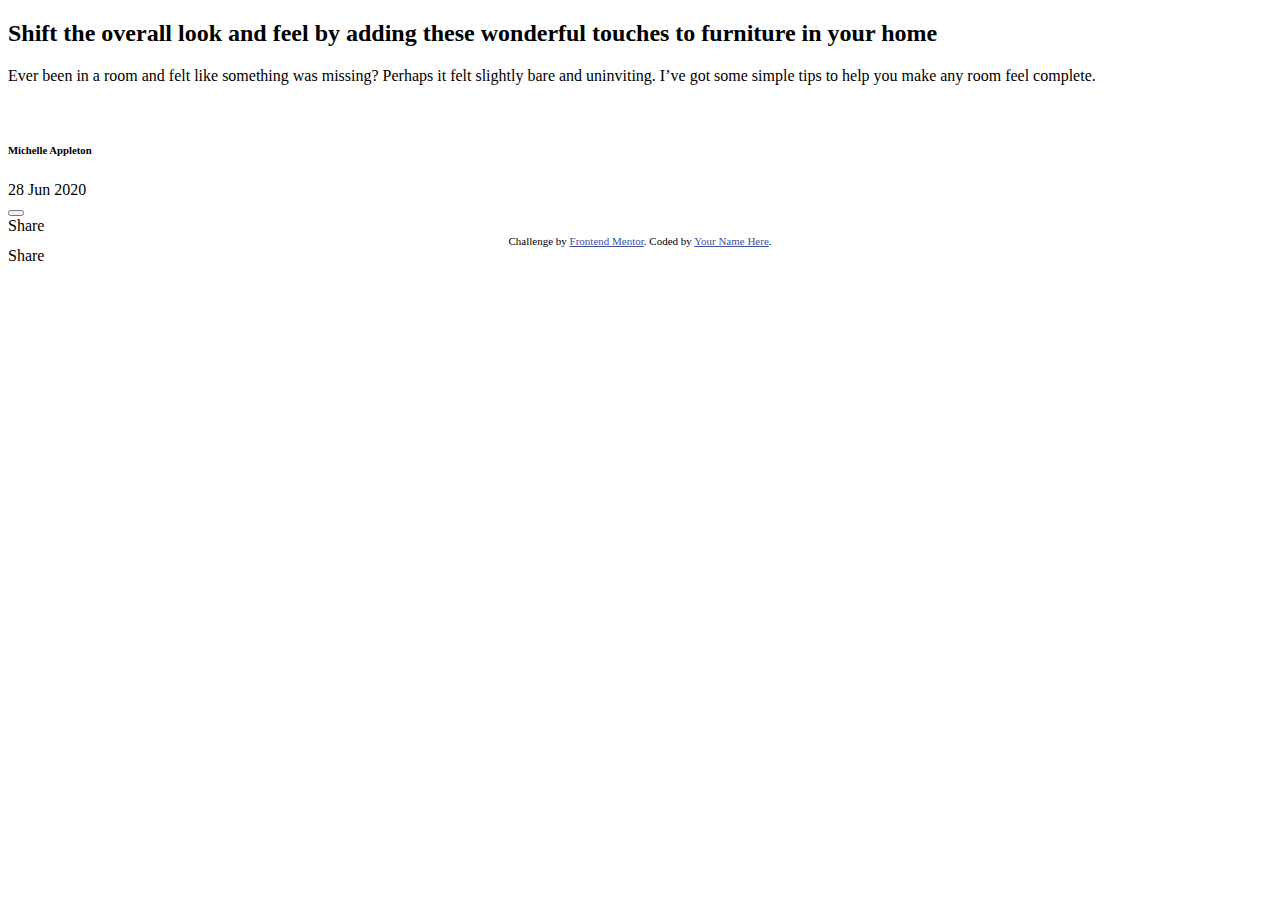
==== dev/index.html @ daea91c8 "Se termino el html index" ====
<!DOCTYPE html>
<html lang="en">
<head>
  <meta charset="UTF-8">
  <meta name="viewport" content="width=device-width, initial-scale=1.0"> <!-- displays site properly based on user's device -->

  <link rel="icon" type="image/png" sizes="32x32" href="./images/favicon-32x32.png">
  
  <title>Frontend Mentor | Article preview component</title>

  <!-- Feel free to remove these styles or customise in your own stylesheet 👍 -->
  <style>
    .attribution { font-size: 11px; text-align: center; }
    .attribution a { color: hsl(228, 45%, 44%); }
  </style>
</head>
<body>

  <main>
    <section class="furniture">
      <article class="master-card">
        <div class="image"></div>
        <div class="master-card__body">
          <h2 class="master-card__title">
            Shift the overall look and feel by adding these wonderful 
            touches to furniture in your home
          </h2>
          <p class="master-card__content">
            Ever been in a room and felt like something was missing? Perhaps 
            it felt slightly bare and uninviting. I’ve got some simple tips 
            to help you make any room feel complete.          
          </p>
          <div class="master-card__share-conteiner">
            <img class="profile__img" src="" alt="">
            <div class="profile__details">
              <h6 class="profile__details--name">
                Michelle Appleton
              </h6>
              <span class="profile__details--date">
                28 Jun 2020
              </span>
            </div>
            <button class="master-card__button--share"></button>
            <article class="share__menu">
              Share <span class="fb"></span><span class="twitter"></span><span class="pinterest"></span>
            </article>
          </div>
        </div>
      </article>
      <div class="attribution">
        Challenge by <a href="https://www.frontendmentor.io?ref=challenge" target="_blank">Frontend Mentor</a>. 
        Coded by <a href="#">Your Name Here</a>.
      </div>
    </section>
  </main>

 

 
  

  Share
</body>
</html>
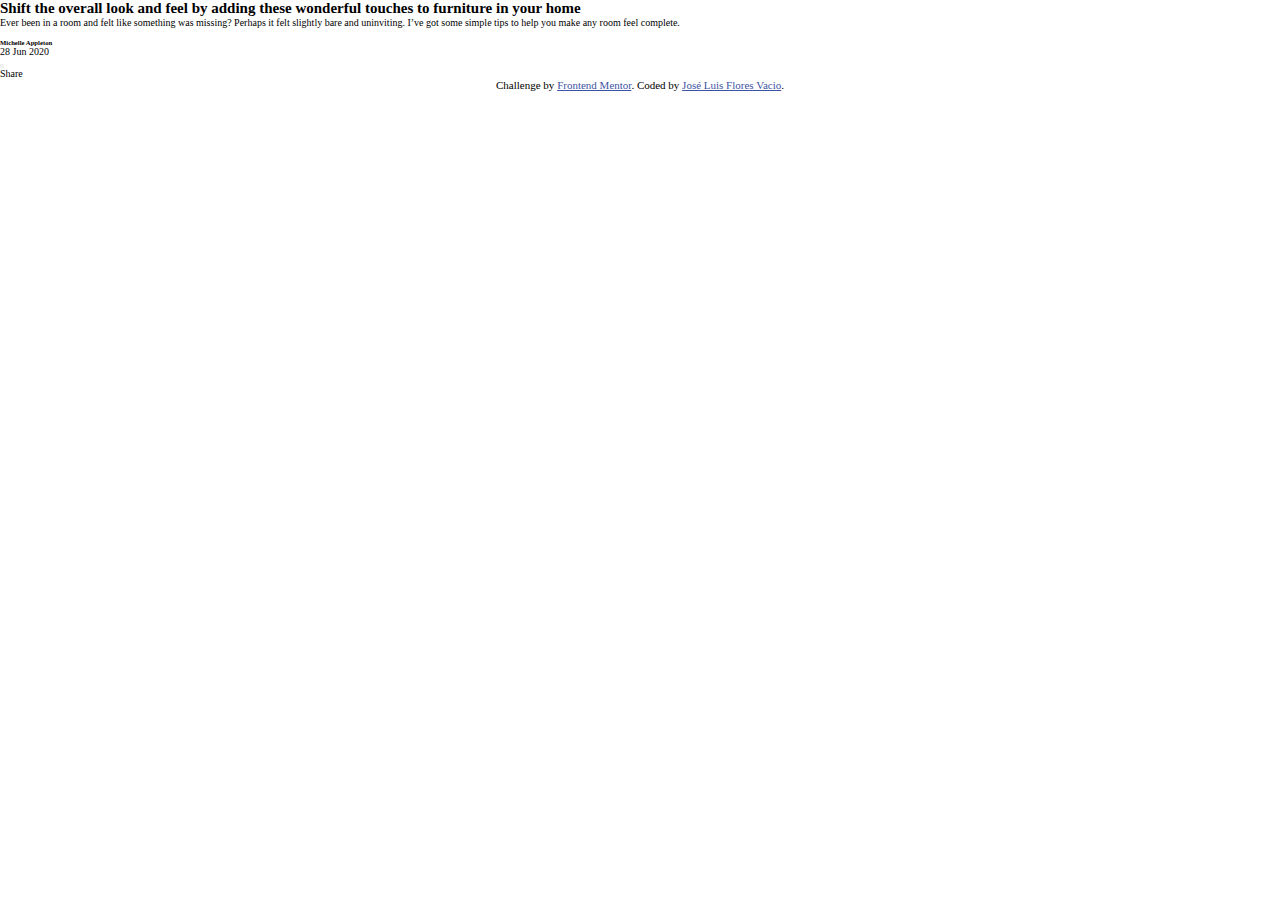
==== commit 83b27517: "Agregando estilos base" ====
--- a/dev/index.html
+++ b/dev/index.html
@@ -7,6 +7,10 @@
   <link rel="icon" type="image/png" sizes="32x32" href="./images/favicon-32x32.png">
   
   <title>Frontend Mentor | Article preview component</title>
+  <link rel="preconnect" href="https://fonts.googleapis.com">
+  <link rel="preconnect" href="https://fonts.gstatic.com" crossorigin>
+  <link href="https://fonts.googleapis.com/css2?family=Manrope:wght@500;700&display=swap" rel="stylesheet">
+  <link rel="stylesheet" href="./css/style.css">
 
   <!-- Feel free to remove these styles or customise in your own stylesheet 👍 -->
   <style>
@@ -49,16 +53,9 @@
       </article>
       <div class="attribution">
         Challenge by <a href="https://www.frontendmentor.io?ref=challenge" target="_blank">Frontend Mentor</a>. 
-        Coded by <a href="#">Your Name Here</a>.
+        Coded by <a href="#">José Luis Flores Vacio</a>.
       </div>
     </section>
   </main>
-
- 
-
- 
-  
-
-  Share
 </body>
 </html>--- a/dev/css/style.css
+++ b/dev/css/style.css
@@ -0,0 +1,26 @@
+* {
+    box-sizing: border-box;
+    margin: 0;
+    padding: 0;
+}
+
+html {
+    font-size: 62.5%;
+    font-family: 'Manrope' sans-serif;
+}
+
+main {
+    position: relative;
+    min-height: 100vh; 
+}
+
+.furniture {
+    position: absolute;
+    top: 0;
+    right: 0;
+    bottom: 0;
+    left: 0;
+    min-height: 500px;
+    min-width: 320px;
+    margin: auto auto;
+}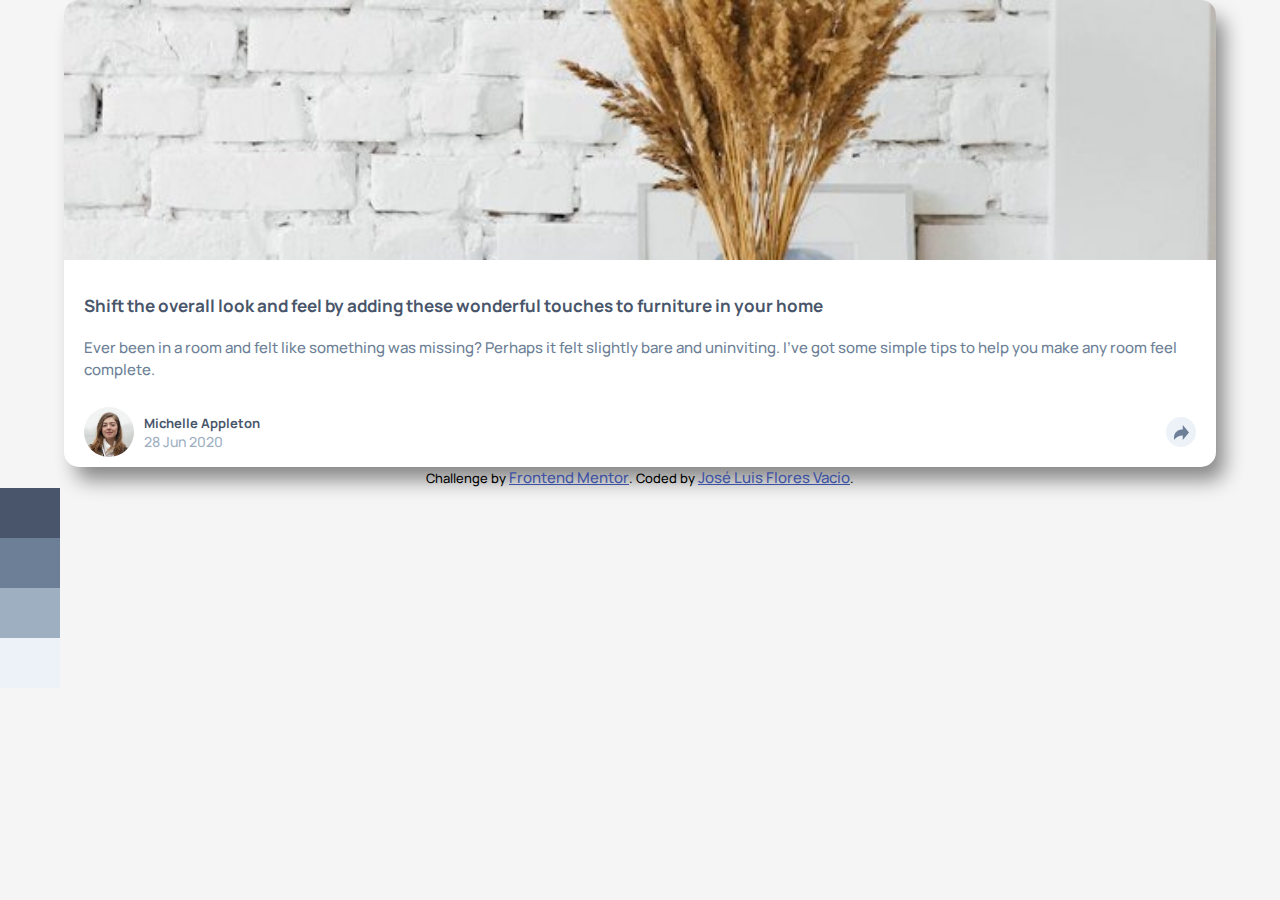
==== commit 464f517e: "Se termino la card en version movil pero aun no tiene funcionalidad de share" ====
--- a/dev/index.html
+++ b/dev/index.html
@@ -6,16 +6,15 @@
 
   <link rel="icon" type="image/png" sizes="32x32" href="./images/favicon-32x32.png">
   
-  <title>Frontend Mentor | Article preview component</title>
+  <title>José Luis Flores Vacio | Article preview component</title>
   <link rel="preconnect" href="https://fonts.googleapis.com">
   <link rel="preconnect" href="https://fonts.gstatic.com" crossorigin>
   <link href="https://fonts.googleapis.com/css2?family=Manrope:wght@500;700&display=swap" rel="stylesheet">
   <link rel="stylesheet" href="./css/style.css">
 
-  <!-- Feel free to remove these styles or customise in your own stylesheet 👍 -->
   <style>
-    .attribution { font-size: 11px; text-align: center; }
-    .attribution a { color: hsl(228, 45%, 44%); }
+    .attribution { font-size: 13px; text-align: center; }
+    .attribution a { font-size: 15px; color: hsl(228, 45%, 44%); }
   </style>
 </head>
 <body>
@@ -35,7 +34,7 @@
             to help you make any room feel complete.          
           </p>
           <div class="master-card__share-conteiner">
-            <img class="profile__img" src="" alt="">
+            <img class="profile__img" src="./images/avatar-michelle.jpg" alt="profile image">
             <div class="profile__details">
               <h6 class="profile__details--name">
                 Michelle Appleton
@@ -55,6 +54,11 @@
         Challenge by <a href="https://www.frontendmentor.io?ref=challenge" target="_blank">Frontend Mentor</a>. 
         Coded by <a href="#">José Luis Flores Vacio</a>.
       </div>
+
+      <div class="caja uno"></div>
+      <div class="caja dos"></div>
+      <div class="caja tres"></div>
+      <div class="caja cuatro"></div>
     </section>
   </main>
 </body>
--- a/dev/css/style.css
+++ b/dev/css/style.css
@@ -6,12 +6,14 @@
 
 html {
     font-size: 62.5%;
-    font-family: 'Manrope' sans-serif;
+    font-family: 'Manrope', sans-serif;
+    font-weight: 500;
 }
 
 main {
     position: relative;
     min-height: 100vh; 
+    background-color: whitesmoke;
 }
 
 .furniture {
@@ -23,4 +25,110 @@
     min-height: 500px;
     min-width: 320px;
     margin: auto auto;
+}
+
+.master-card {
+    display: flex;
+    flex-direction: column;
+    min-width: 320px;
+    width: 90%;
+    margin: 0 auto;
+    overflow: hidden;
+    background-color: white;
+    border-radius: 15px;
+    box-shadow: 10px 15px 20px -2px rgba(0,0,0,0.45);
+}
+
+.master-card .image {
+    display: block;
+    width: 100%;
+    min-height: 260px;
+    background-image: url('../images/drawers.jpg');
+    background-size: cover;
+}
+
+.master-card__body {
+    display: flex;
+    flex-direction: column;
+    padding: 34px 20px 10px;
+}
+
+.master-card__title {
+    font-family: 'Manrope' sans-serif;
+    font-size: 1.7rem;
+    font-weight: 700;
+    margin-bottom: 20px;
+    color: hsl(217, 19%, 35%);
+}
+
+.master-card__content {
+    font-size: 1.5rem;
+    line-height: 2.2rem;
+    margin-bottom: 26px;
+    color: hsl(214, 17%, 51%);
+}
+
+.master-card__share-conteiner {
+    display: flex;
+    align-items: center;
+}
+
+.master-card__share-conteiner .profile__img {
+    width: 50px;
+    height: 50px;
+    border-radius: 25px;
+}
+
+.profile__details {
+    margin-left: 10px;
+    font-size: 1.4rem;
+}
+
+.profile__details--name {
+    font-size: 1.3rem;
+    color:hsl(217, 19%, 35%);
+}
+
+.profile__details--date {
+    color: hsl(212, 23%, 69%);
+}
+
+
+.master-card__button--share {
+    width: 30px;
+    height: 30px;
+    margin-left: auto;
+    margin-right: 0;
+    background: url('../images/icon-share.svg'), hsl(210, 46%, 95%);
+    background-size: 15px 15px;
+    background-repeat: no-repeat;
+    background-position: center center;
+    border: none;
+    border-radius: 30px
+}
+
+.share__menu {
+    display: none;
+}
+
+.caja {
+    display: block;
+    width: 60px;
+    height: 50px
+}
+
+.uno {
+    background-color: hsl(217, 19%, 35%);
+}
+
+.dos {
+    background-color: hsl(214, 17%, 51%);
+}
+
+.tres {
+    background-color: hsl(212, 23%, 69%);
+}
+
+.cuatro {
+    background-color: hsl(210, 46%, 95%);
 }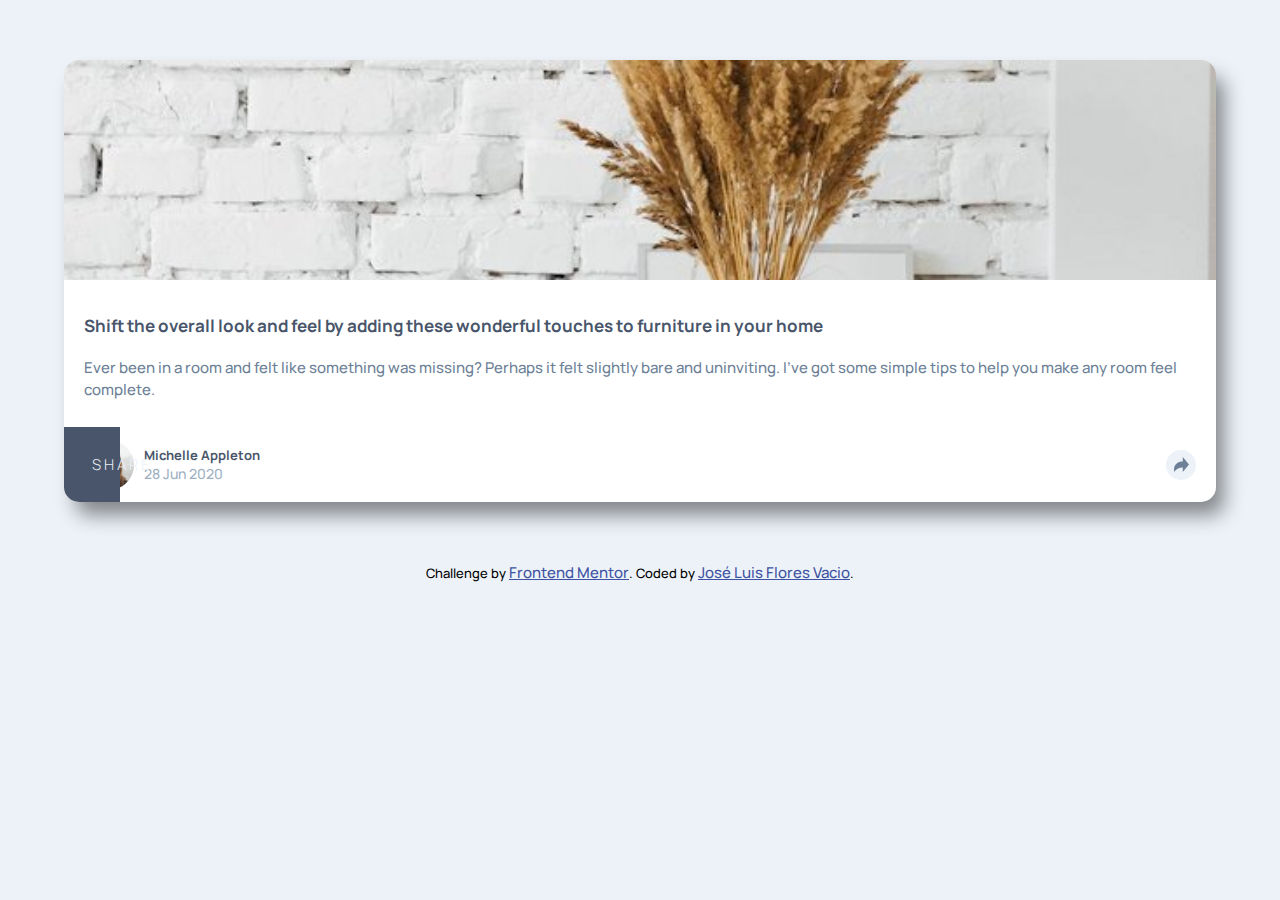
==== commit a094f4cf: "Se termino el menu que saldra cuando se presione el share" ====
--- a/dev/index.html
+++ b/dev/index.html
@@ -9,7 +9,7 @@
   <title>José Luis Flores Vacio | Article preview component</title>
   <link rel="preconnect" href="https://fonts.googleapis.com">
   <link rel="preconnect" href="https://fonts.gstatic.com" crossorigin>
-  <link href="https://fonts.googleapis.com/css2?family=Manrope:wght@500;700&display=swap" rel="stylesheet">
+  <link href="https://fonts.googleapis.com/css2?family=Manrope:wght@200;500;700&display=swap" rel="stylesheet">
   <link rel="stylesheet" href="./css/style.css">
 
   <style>
@@ -43,9 +43,12 @@
                 28 Jun 2020
               </span>
             </div>
-            <button class="master-card__button--share"></button>
+            <button class="button--share"></button>
             <article class="share__menu">
-              Share <span class="fb"></span><span class="twitter"></span><span class="pinterest"></span>
+              <span class="text">Share</span>
+              <span class="icon fb"></span>
+              <span class="icon twitter"></span>
+              <span class="icon pinterest"></span>
             </article>
           </div>
         </div>
--- a/dev/css/style.css
+++ b/dev/css/style.css
@@ -13,18 +13,13 @@
 main {
     position: relative;
     min-height: 100vh; 
-    background-color: whitesmoke;
+    padding-top: 60px;
+    background-color:hsl(210, 46%, 95%);
 }
 
 .furniture {
-    position: absolute;
-    top: 0;
-    right: 0;
-    bottom: 0;
-    left: 0;
     min-height: 500px;
     min-width: 320px;
-    margin: auto auto;
 }
 
 .master-card {
@@ -32,7 +27,7 @@
     flex-direction: column;
     min-width: 320px;
     width: 90%;
-    margin: 0 auto;
+    margin: 0px auto 60px;
     overflow: hidden;
     background-color: white;
     border-radius: 15px;
@@ -42,7 +37,7 @@
 .master-card .image {
     display: block;
     width: 100%;
-    min-height: 260px;
+    min-height: 220px;
     background-image: url('../images/drawers.jpg');
     background-size: cover;
 }
@@ -50,10 +45,11 @@
 .master-card__body {
     display: flex;
     flex-direction: column;
-    padding: 34px 20px 10px;
+    padding: 34px 0px 0px;
 }
 
 .master-card__title {
+    padding: 0px 20px;
     font-family: 'Manrope' sans-serif;
     font-size: 1.7rem;
     font-weight: 700;
@@ -62,6 +58,7 @@
 }
 
 .master-card__content {
+    padding: 0px 20px;
     font-size: 1.5rem;
     line-height: 2.2rem;
     margin-bottom: 26px;
@@ -69,11 +66,14 @@
 }
 
 .master-card__share-conteiner {
+    position: relative;
     display: flex;
+    height: 75px;
     align-items: center;
 }
 
 .master-card__share-conteiner .profile__img {
+    margin-left: 20px;
     width: 50px;
     height: 50px;
     border-radius: 25px;
@@ -94,11 +94,11 @@
 }
 
 
-.master-card__button--share {
+.button--share {
     width: 30px;
     height: 30px;
     margin-left: auto;
-    margin-right: 0;
+    margin-right: 20px;
     background: url('../images/icon-share.svg'), hsl(210, 46%, 95%);
     background-size: 15px 15px;
     background-repeat: no-repeat;
@@ -108,27 +108,49 @@
 }
 
 .share__menu {
-    display: none;
-}
-
-.caja {
-    display: block;
-    width: 60px;
-    height: 50px
-}
-
-.uno {
+    
+    position: absolute;
+    display: flex;
+    align-items: center;
+    gap: 18px;
+    width: 0px;
+    height: 100%;
+    padding-left: 28px;
+    padding-right: 28px;
     background-color: hsl(217, 19%, 35%);
 }
 
-.dos {
-    background-color: hsl(214, 17%, 51%);
+.share__menu .text {
+    font-size: 1.5rem;
+    font-weight: 300;
+    letter-spacing: 3px;
+    text-transform: uppercase;
+    color: hsl(210, 46%, 95%)
 }
 
-.tres {
-    background-color: hsl(212, 23%, 69%);
+.share__menu .icon {
+    width: 22px;
+    height: 22px;
+    background-size: contain;
+    background-repeat: no-repeat;
+    background-position: center center;
 }
 
-.cuatro {
-    background-color: hsl(210, 46%, 95%);
+.fb {
+    background-image: url('../images/icon-facebook.svg');
+}
+
+.twitter {
+    background-image: url('../images/icon-twitter.svg');
+}
+
+.pinterest {
+    background-image: url('../images/icon-pinterest.svg')
+}
+
+.share__menu .button--share {
+    height: 32px;
+    width: 32px;
+    margin-right: 0px;
+    margin-left: auto;
 }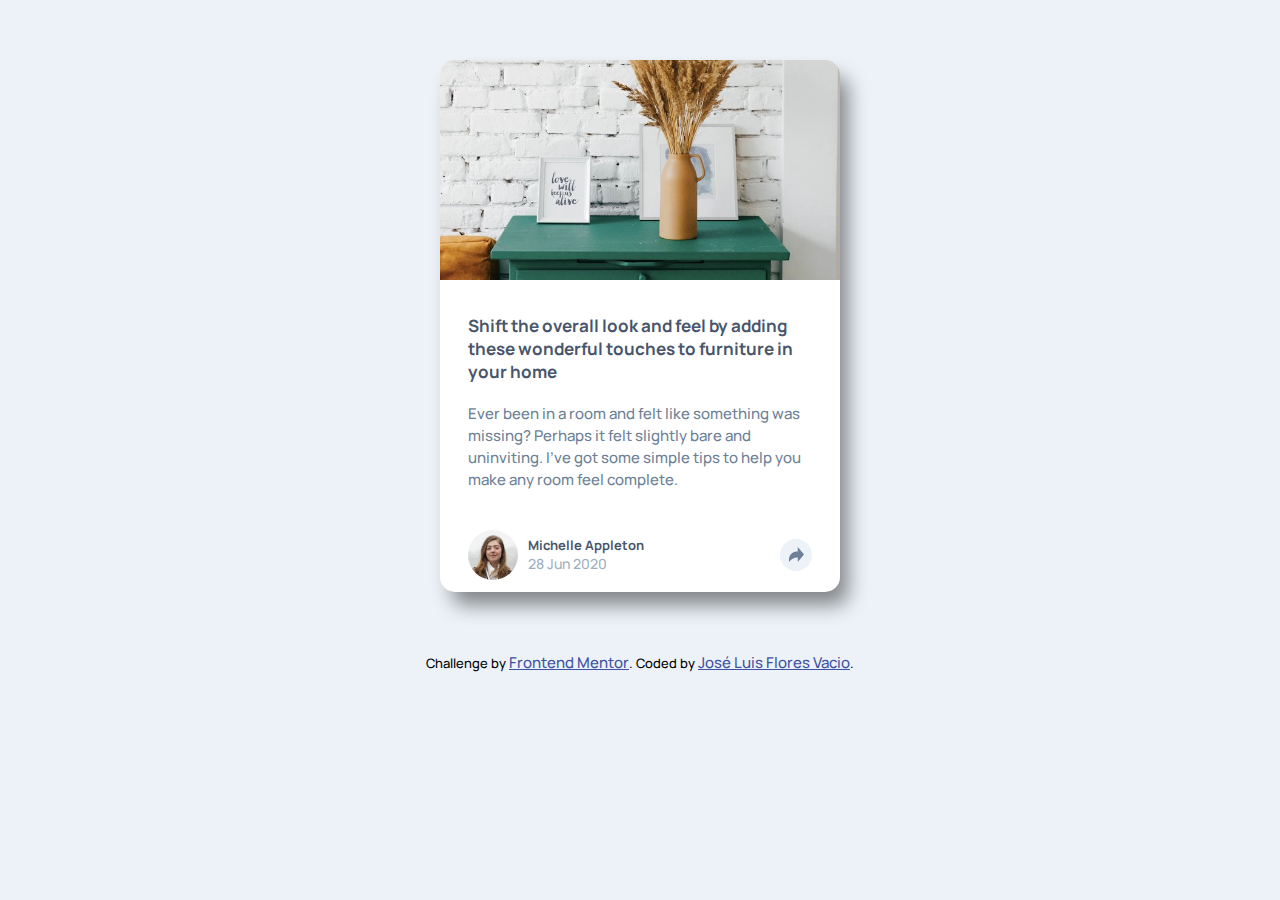
==== commit b824ce1d: "Dandole funcionalidad al share button que despliega y cierra el menude share dependiendo el caso" ====
--- a/dev/index.html
+++ b/dev/index.html
@@ -11,6 +11,7 @@
   <link rel="preconnect" href="https://fonts.gstatic.com" crossorigin>
   <link href="https://fonts.googleapis.com/css2?family=Manrope:wght@200;500;700&display=swap" rel="stylesheet">
   <link rel="stylesheet" href="./css/style.css">
+  <link rel="stylesheet" href="./css/desktop.css" media="screen and (min-width: 900px)">
 
   <style>
     .attribution { font-size: 13px; text-align: center; }
@@ -44,7 +45,7 @@
               </span>
             </div>
             <button class="button--share"></button>
-            <article class="share__menu">
+            <article class="share__menu--close">
               <span class="text">Share</span>
               <span class="icon fb"></span>
               <span class="icon twitter"></span>
@@ -57,12 +58,8 @@
         Challenge by <a href="https://www.frontendmentor.io?ref=challenge" target="_blank">Frontend Mentor</a>. 
         Coded by <a href="#">José Luis Flores Vacio</a>.
       </div>
-
-      <div class="caja uno"></div>
-      <div class="caja dos"></div>
-      <div class="caja tres"></div>
-      <div class="caja cuatro"></div>
     </section>
   </main>
+  <script src="./js/app.js"></script>
 </body>
 </html>--- a/dev/css/style.css
+++ b/dev/css/style.css
@@ -26,6 +26,7 @@
     display: flex;
     flex-direction: column;
     min-width: 320px;
+    max-width: 400px;
     width: 90%;
     margin: 0px auto 60px;
     overflow: hidden;
@@ -49,7 +50,7 @@
 }
 
 .master-card__title {
-    padding: 0px 20px;
+    padding: 0px 28px;
     font-family: 'Manrope' sans-serif;
     font-size: 1.7rem;
     font-weight: 700;
@@ -58,7 +59,7 @@
 }
 
 .master-card__content {
-    padding: 0px 20px;
+    padding: 0px 28px;
     font-size: 1.5rem;
     line-height: 2.2rem;
     margin-bottom: 26px;
@@ -73,7 +74,7 @@
 }
 
 .master-card__share-conteiner .profile__img {
-    margin-left: 20px;
+    margin-left: 28px;
     width: 50px;
     height: 50px;
     border-radius: 25px;
@@ -95,40 +96,60 @@
 
 
 .button--share {
-    width: 30px;
-    height: 30px;
+    position: relative;
+    width: 32px;
+    height: 32px;
     margin-left: auto;
-    margin-right: 20px;
+    margin-right: 28px;
     background: url('../images/icon-share.svg'), hsl(210, 46%, 95%);
     background-size: 15px 15px;
     background-repeat: no-repeat;
     background-position: center center;
     border: none;
-    border-radius: 30px
+    border-radius: 30px;
+    z-index: 10;
 }
 
-.share__menu {
-    
+.share__menu--close {
+    display: flex;
     position: absolute;
+    align-items: center;
+    width: 0px;
+    gap: 18px;
+    height: 100%;
+    padding-left: 0px;
+    padding-right: 0px;
+    overflow: hidden;
+    background-color: hsl(217, 19%, 35%); 
+    transition: 0.4s ease
+}
+
+.share__menu--open {
     display: flex;
+    position: absolute;
     align-items: center;
     gap: 18px;
-    width: 0px;
     height: 100%;
+    width: 100%;
     padding-left: 28px;
     padding-right: 28px;
-    background-color: hsl(217, 19%, 35%);
+    overflow: visible;
+    background-color: hsl(217, 19%, 35%); 
+    transition: 0.4s ease;
+    
 }
 
-.share__menu .text {
+.share__menu--open .text,
+.share__menu--close .text {
     font-size: 1.5rem;
     font-weight: 300;
-    letter-spacing: 3px;
+    letter-spacing: 4px;
     text-transform: uppercase;
     color: hsl(210, 46%, 95%)
 }
 
-.share__menu .icon {
+.share__menu--open .icon,
+.share__menu--close .icon {
     width: 22px;
     height: 22px;
     background-size: contain;
@@ -146,11 +167,4 @@
 
 .pinterest {
     background-image: url('../images/icon-pinterest.svg')
-}
-
-.share__menu .button--share {
-    height: 32px;
-    width: 32px;
-    margin-right: 0px;
-    margin-left: auto;
 }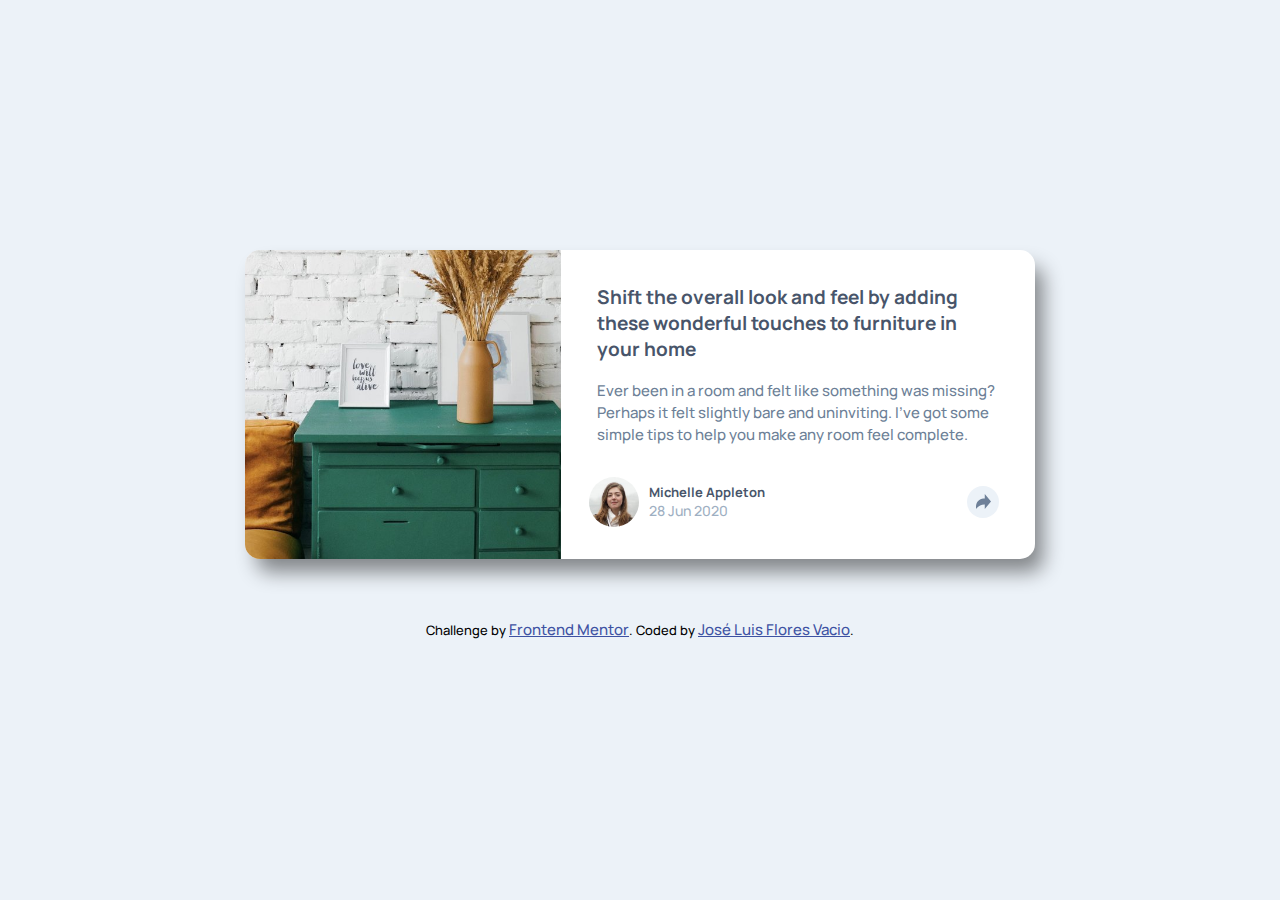
==== commit 2510580a: "Afinando algunos detalles para crear la primera version" ====
--- a/dev/index.html
+++ b/dev/index.html
@@ -44,7 +44,7 @@
                 28 Jun 2020
               </span>
             </div>
-            <button class="button--share"></button>
+            <button id="share-button" class="button--share"></button>
             <article class="share__menu--close">
               <span class="text">Share</span>
               <span class="icon fb"></span>
--- a/dev/css/style.css
+++ b/dev/css/style.css
@@ -116,17 +116,19 @@
     align-items: center;
     width: 0px;
     gap: 18px;
+    right: 0;
     height: 100%;
     padding-left: 0px;
     padding-right: 0px;
     overflow: hidden;
     background-color: hsl(217, 19%, 35%); 
-    transition: 0.4s ease
+    transition: 0.2s ease
 }
 
 .share__menu--open {
     display: flex;
     position: absolute;
+    right: 0;
     align-items: center;
     gap: 18px;
     height: 100%;
@@ -135,8 +137,7 @@
     padding-right: 28px;
     overflow: visible;
     background-color: hsl(217, 19%, 35%); 
-    transition: 0.4s ease;
-    
+    transition: 0.4s ease; 
 }
 
 .share__menu--open .text,
--- a/dev/css/desktop.css
+++ b/dev/css/desktop.css
@@ -0,0 +1,84 @@
+main { 
+    padding-top: 250px;
+}
+
+.master-card {
+    flex-direction: row;
+    max-width: 790px;
+    width: 100%;
+    margin: 0px auto 60px;
+    overflow: visible;
+}
+
+.master-card .image {
+    display: block;
+    width: 40%;
+    height: auto;
+    background-image: url('../images/drawers.jpg');
+    background-size: cover;
+    border-top-left-radius: 15px;
+    border-bottom-left-radius: 15px;
+}
+
+.master-card__body {
+    width: 60%;
+    padding-bottom: 20px
+}
+
+.master-card__title,
+.master-card__content {
+    padding: 0px 36px;
+    margin-bottom: 18px;
+}
+
+.master-card__title {
+    font-size: 1.9rem;
+}
+
+.share__menu--open {
+    padding-left: 36px;
+    padding-right: 36px;
+}
+
+.button--share {
+    margin-right: 36px
+}
+
+.share__menu--close {
+    top: calc(0% - 48px);
+    justify-content: center;
+    height: 0px;
+    width: 30px;
+    padding-left: 0px;
+    padding-right: 0px;
+    overflow: hidden;
+    background-color: hsl(217, 19%, 35%);
+    border-radius: 8px;
+    transition: 0s ease
+}
+
+.share__menu--open {
+    top: calc(0% - 48px);
+    left: calc(50% + 65px);
+    justify-content: center;
+    gap: 16px;
+    height: 52px;
+    width: 240px;
+    padding-left: 28px;
+    padding-right: 28px;
+    overflow: visible;
+    border-radius: 10px;
+}
+
+.share__menu--open::after,
+.share__menu--close::after {
+    position: absolute;
+    bottom: -14px;
+    left: calc(50% - 13px);
+    content: '';
+    display: block;
+    width: 26px;
+    height: 16px;
+    background-color: hsl(217, 19%, 35%);
+    clip-path: polygon(100% 0, 0 0, 50% 100%);
+}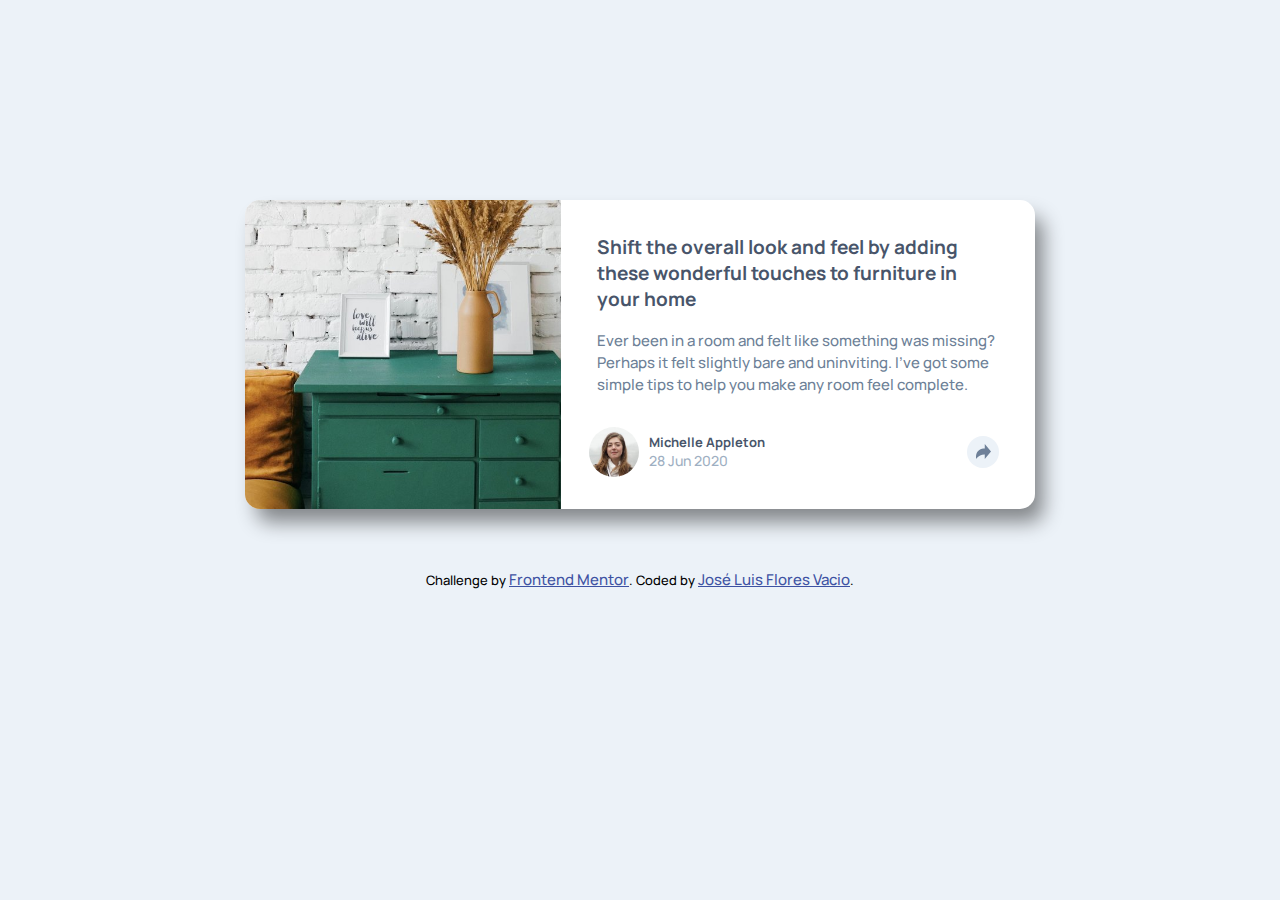
==== commit 1c173bce: "Se agregaron cambios pequeños" ====
--- a/dev/index.html
+++ b/dev/index.html
@@ -11,7 +11,7 @@
   <link rel="preconnect" href="https://fonts.gstatic.com" crossorigin>
   <link href="https://fonts.googleapis.com/css2?family=Manrope:wght@200;500;700&display=swap" rel="stylesheet">
   <link rel="stylesheet" href="./css/style.css">
-  <link rel="stylesheet" href="./css/desktop.css" media="screen and (min-width: 900px)">
+  <link rel="stylesheet" href="./css/desktop.css" media="screen and (min-width: 930px)">
 
   <style>
     .attribution { font-size: 13px; text-align: center; }
@@ -56,7 +56,7 @@
       </article>
       <div class="attribution">
         Challenge by <a href="https://www.frontendmentor.io?ref=challenge" target="_blank">Frontend Mentor</a>. 
-        Coded by <a href="#">José Luis Flores Vacio</a>.
+        Coded by <a href="https://joseluisfv.github.io/">José Luis Flores Vacio</a>.
       </div>
     </section>
   </main>
--- a/dev/css/style.css
+++ b/dev/css/style.css
@@ -1,171 +1,172 @@
 * {
-    box-sizing: border-box;
-    margin: 0;
-    padding: 0;
+  box-sizing: border-box;
+  margin: 0;
+  padding: 0;
 }
 
 html {
-    font-size: 62.5%;
-    font-family: 'Manrope', sans-serif;
-    font-weight: 500;
+  font-size: 62.5%;
+  font-family: "Manrope", sans-serif;
+  font-weight: 500;
 }
 
 main {
-    position: relative;
-    min-height: 100vh; 
-    padding-top: 60px;
-    background-color:hsl(210, 46%, 95%);
+  display: flex;
+  align-items: center;
+  justify-content: center;
+  position: relative;
+  min-height: 100vh;
+  background-color: hsl(210, 46%, 95%);
 }
 
 .furniture {
-    min-height: 500px;
-    min-width: 320px;
+  min-height: 500px;
+  min-width: 320px;
 }
 
 .master-card {
-    display: flex;
-    flex-direction: column;
-    min-width: 320px;
-    max-width: 400px;
-    width: 90%;
-    margin: 0px auto 60px;
-    overflow: hidden;
-    background-color: white;
-    border-radius: 15px;
-    box-shadow: 10px 15px 20px -2px rgba(0,0,0,0.45);
+  display: flex;
+  flex-direction: column;
+  min-width: 320px;
+  max-width: 400px;
+  width: 90%;
+  margin: 0px auto 60px;
+  overflow: hidden;
+  background-color: white;
+  border-radius: 15px;
+  box-shadow: 10px 15px 20px -2px rgba(0, 0, 0, 0.45);
 }
 
 .master-card .image {
-    display: block;
-    width: 100%;
-    min-height: 220px;
-    background-image: url('../images/drawers.jpg');
-    background-size: cover;
+  display: block;
+  width: 100%;
+  min-height: 220px;
+  background-image: url("../images/drawers.jpg");
+  background-size: cover;
 }
 
 .master-card__body {
-    display: flex;
-    flex-direction: column;
-    padding: 34px 0px 0px;
+  display: flex;
+  flex-direction: column;
+  padding: 34px 0px 0px;
 }
 
 .master-card__title {
-    padding: 0px 28px;
-    font-family: 'Manrope' sans-serif;
-    font-size: 1.7rem;
-    font-weight: 700;
-    margin-bottom: 20px;
-    color: hsl(217, 19%, 35%);
+  padding: 0px 28px;
+  font-family: "Manrope" sans-serif;
+  font-size: 1.7rem;
+  font-weight: 700;
+  margin-bottom: 20px;
+  color: hsl(217, 19%, 35%);
 }
 
 .master-card__content {
-    padding: 0px 28px;
-    font-size: 1.5rem;
-    line-height: 2.2rem;
-    margin-bottom: 26px;
-    color: hsl(214, 17%, 51%);
+  padding: 0px 28px;
+  font-size: 1.5rem;
+  line-height: 2.2rem;
+  margin-bottom: 26px;
+  color: hsl(214, 17%, 51%);
 }
 
 .master-card__share-conteiner {
-    position: relative;
-    display: flex;
-    height: 75px;
-    align-items: center;
+  position: relative;
+  display: flex;
+  height: 75px;
+  align-items: center;
 }
 
 .master-card__share-conteiner .profile__img {
-    margin-left: 28px;
-    width: 50px;
-    height: 50px;
-    border-radius: 25px;
+  margin-left: 28px;
+  width: 50px;
+  height: 50px;
+  border-radius: 25px;
 }
 
 .profile__details {
-    margin-left: 10px;
-    font-size: 1.4rem;
+  margin-left: 10px;
+  font-size: 1.4rem;
 }
 
 .profile__details--name {
-    font-size: 1.3rem;
-    color:hsl(217, 19%, 35%);
+  font-size: 1.3rem;
+  color: hsl(217, 19%, 35%);
 }
 
 .profile__details--date {
-    color: hsl(212, 23%, 69%);
+  color: hsl(212, 23%, 69%);
 }
 
-
 .button--share {
-    position: relative;
-    width: 32px;
-    height: 32px;
-    margin-left: auto;
-    margin-right: 28px;
-    background: url('../images/icon-share.svg'), hsl(210, 46%, 95%);
-    background-size: 15px 15px;
-    background-repeat: no-repeat;
-    background-position: center center;
-    border: none;
-    border-radius: 30px;
-    z-index: 10;
+  position: relative;
+  width: 32px;
+  height: 32px;
+  margin-left: auto;
+  margin-right: 28px;
+  background: url("../images/icon-share.svg"), hsl(210, 46%, 95%);
+  background-size: 15px 15px;
+  background-repeat: no-repeat;
+  background-position: center center;
+  border: none;
+  border-radius: 30px;
+  z-index: 10;
 }
 
 .share__menu--close {
-    display: flex;
-    position: absolute;
-    align-items: center;
-    width: 0px;
-    gap: 18px;
-    right: 0;
-    height: 100%;
-    padding-left: 0px;
-    padding-right: 0px;
-    overflow: hidden;
-    background-color: hsl(217, 19%, 35%); 
-    transition: 0.2s ease
+  display: flex;
+  position: absolute;
+  align-items: center;
+  width: 0px;
+  gap: 18px;
+  right: 0;
+  height: 100%;
+  padding-left: 0px;
+  padding-right: 0px;
+  overflow: hidden;
+  background-color: hsl(217, 19%, 35%);
+  transition: 0.2s ease;
 }
 
 .share__menu--open {
-    display: flex;
-    position: absolute;
-    right: 0;
-    align-items: center;
-    gap: 18px;
-    height: 100%;
-    width: 100%;
-    padding-left: 28px;
-    padding-right: 28px;
-    overflow: visible;
-    background-color: hsl(217, 19%, 35%); 
-    transition: 0.4s ease; 
+  display: flex;
+  position: absolute;
+  right: 0;
+  align-items: center;
+  gap: 18px;
+  height: 100%;
+  width: 100%;
+  padding-left: 28px;
+  padding-right: 28px;
+  overflow: visible;
+  background-color: hsl(217, 19%, 35%);
+  transition: 0.4s ease;
 }
 
 .share__menu--open .text,
 .share__menu--close .text {
-    font-size: 1.5rem;
-    font-weight: 300;
-    letter-spacing: 4px;
-    text-transform: uppercase;
-    color: hsl(210, 46%, 95%)
+  font-size: 1.5rem;
+  font-weight: 300;
+  letter-spacing: 4px;
+  text-transform: uppercase;
+  color: hsl(210, 46%, 95%);
 }
 
 .share__menu--open .icon,
 .share__menu--close .icon {
-    width: 22px;
-    height: 22px;
-    background-size: contain;
-    background-repeat: no-repeat;
-    background-position: center center;
+  width: 22px;
+  height: 22px;
+  background-size: contain;
+  background-repeat: no-repeat;
+  background-position: center center;
 }
 
 .fb {
-    background-image: url('../images/icon-facebook.svg');
+  background-image: url("../images/icon-facebook.svg");
 }
 
 .twitter {
-    background-image: url('../images/icon-twitter.svg');
+  background-image: url("../images/icon-twitter.svg");
 }
 
 .pinterest {
-    background-image: url('../images/icon-pinterest.svg')
-}+  background-image: url("../images/icon-pinterest.svg");
+}
--- a/dev/css/desktop.css
+++ b/dev/css/desktop.css
@@ -1,84 +1,80 @@
-main { 
-    padding-top: 250px;
-}
-
 .master-card {
-    flex-direction: row;
-    max-width: 790px;
-    width: 100%;
-    margin: 0px auto 60px;
-    overflow: visible;
+  flex-direction: row;
+  max-width: 790px;
+  width: 100%;
+  margin: 0px auto 60px;
+  overflow: visible;
 }
 
 .master-card .image {
-    display: block;
-    width: 40%;
-    height: auto;
-    background-image: url('../images/drawers.jpg');
-    background-size: cover;
-    border-top-left-radius: 15px;
-    border-bottom-left-radius: 15px;
+  display: block;
+  width: 40%;
+  height: auto;
+  background-image: url("../images/drawers.jpg");
+  background-size: cover;
+  border-top-left-radius: 15px;
+  border-bottom-left-radius: 15px;
 }
 
 .master-card__body {
-    width: 60%;
-    padding-bottom: 20px
+  width: 60%;
+  padding-bottom: 20px;
 }
 
 .master-card__title,
 .master-card__content {
-    padding: 0px 36px;
-    margin-bottom: 18px;
+  padding: 0px 36px;
+  margin-bottom: 18px;
 }
 
 .master-card__title {
-    font-size: 1.9rem;
+  font-size: 1.9rem;
 }
 
 .share__menu--open {
-    padding-left: 36px;
-    padding-right: 36px;
+  padding-left: 36px;
+  padding-right: 36px;
 }
 
 .button--share {
-    margin-right: 36px
+  margin-right: 36px;
 }
 
 .share__menu--close {
-    top: calc(0% - 48px);
-    justify-content: center;
-    height: 0px;
-    width: 30px;
-    padding-left: 0px;
-    padding-right: 0px;
-    overflow: hidden;
-    background-color: hsl(217, 19%, 35%);
-    border-radius: 8px;
-    transition: 0s ease
+  top: calc(0% - 48px);
+  justify-content: center;
+  height: 0px;
+  width: 30px;
+  padding-left: 0px;
+  padding-right: 0px;
+  overflow: hidden;
+  background-color: hsl(217, 19%, 35%);
+  border-radius: 8px;
+  transition: 0s ease;
 }
 
 .share__menu--open {
-    top: calc(0% - 48px);
-    left: calc(50% + 65px);
-    justify-content: center;
-    gap: 16px;
-    height: 52px;
-    width: 240px;
-    padding-left: 28px;
-    padding-right: 28px;
-    overflow: visible;
-    border-radius: 10px;
+  top: calc(0% - 48px);
+  left: calc(50% + 65px);
+  justify-content: center;
+  gap: 16px;
+  height: 52px;
+  width: 240px;
+  padding-left: 28px;
+  padding-right: 28px;
+  overflow: visible;
+  border-radius: 10px;
 }
 
 .share__menu--open::after,
 .share__menu--close::after {
-    position: absolute;
-    bottom: -14px;
-    left: calc(50% - 13px);
-    content: '';
-    display: block;
-    width: 26px;
-    height: 16px;
-    background-color: hsl(217, 19%, 35%);
-    clip-path: polygon(100% 0, 0 0, 50% 100%);
-}+  position: absolute;
+  bottom: -14px;
+  left: calc(50% - 13px);
+  content: "";
+  display: block;
+  width: 26px;
+  height: 16px;
+  background-color: hsl(217, 19%, 35%);
+  clip-path: polygon(100% 0, 0 0, 50% 100%);
+}
